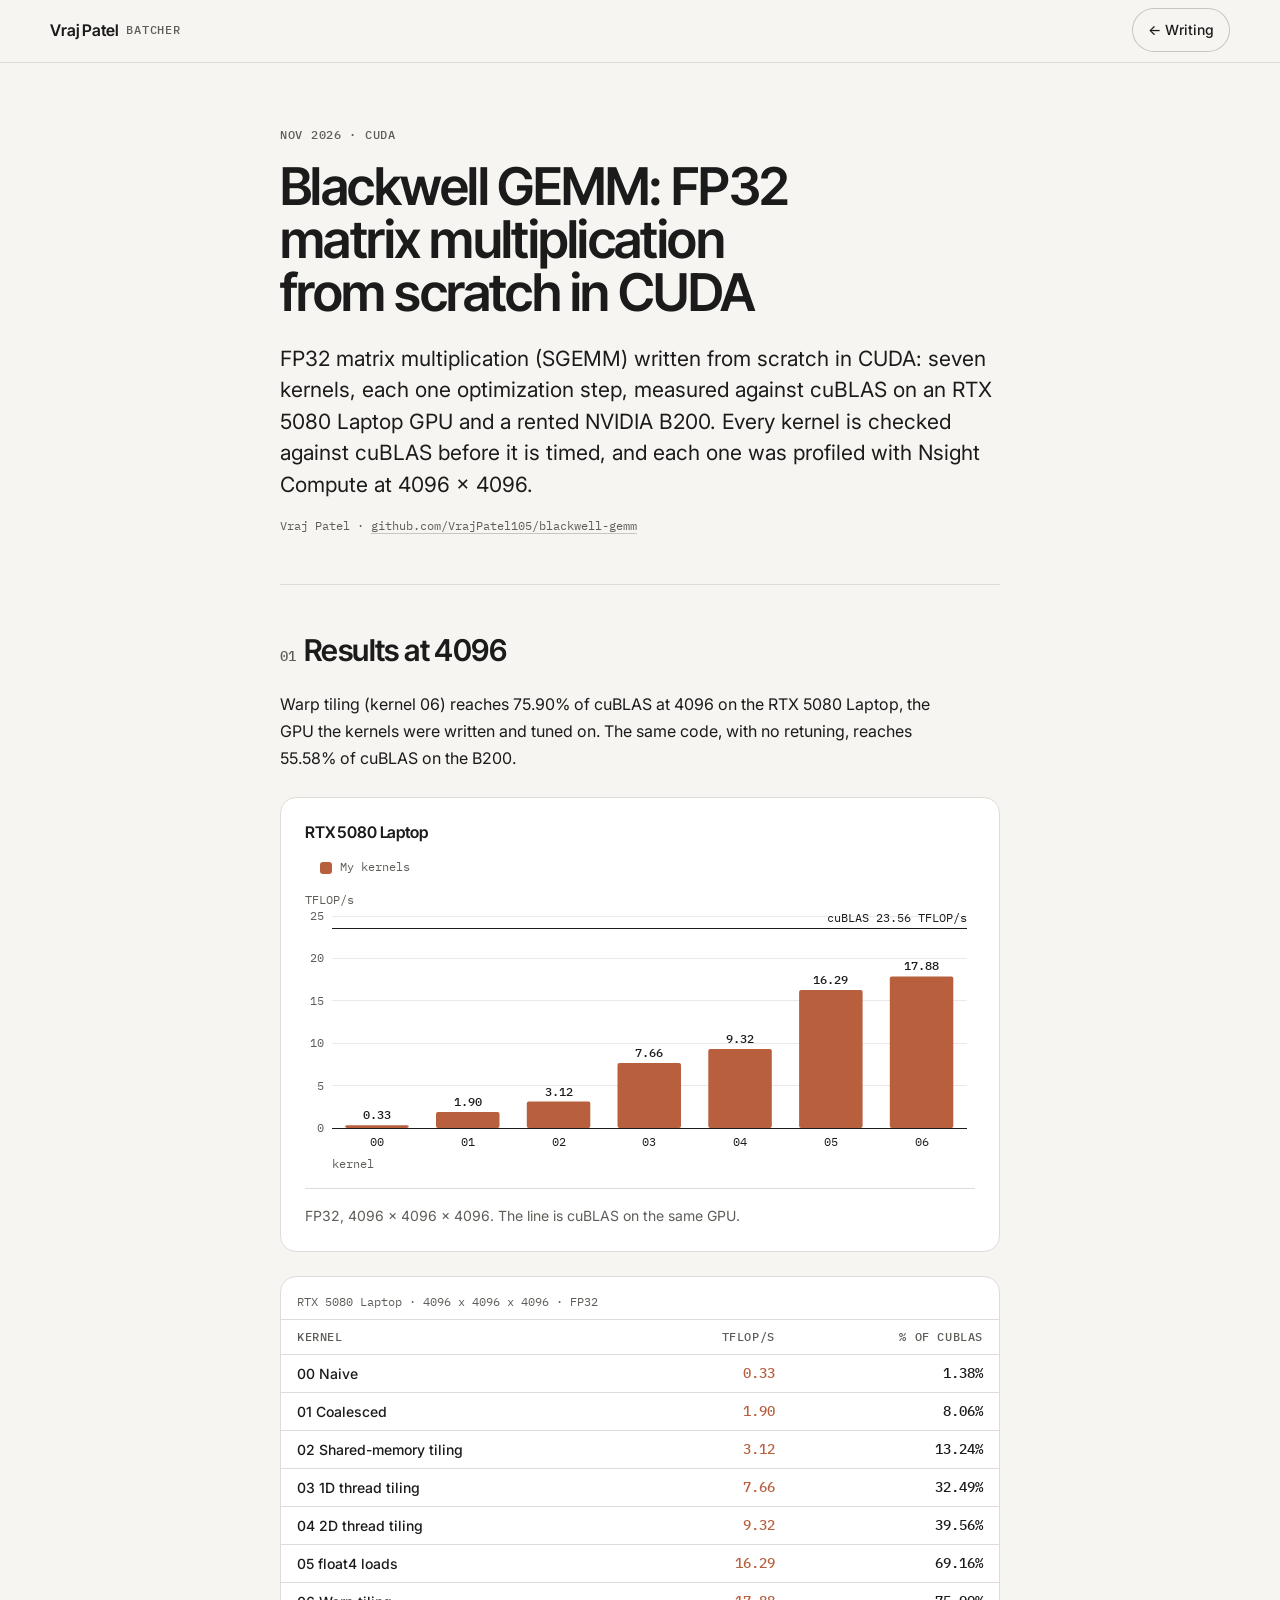
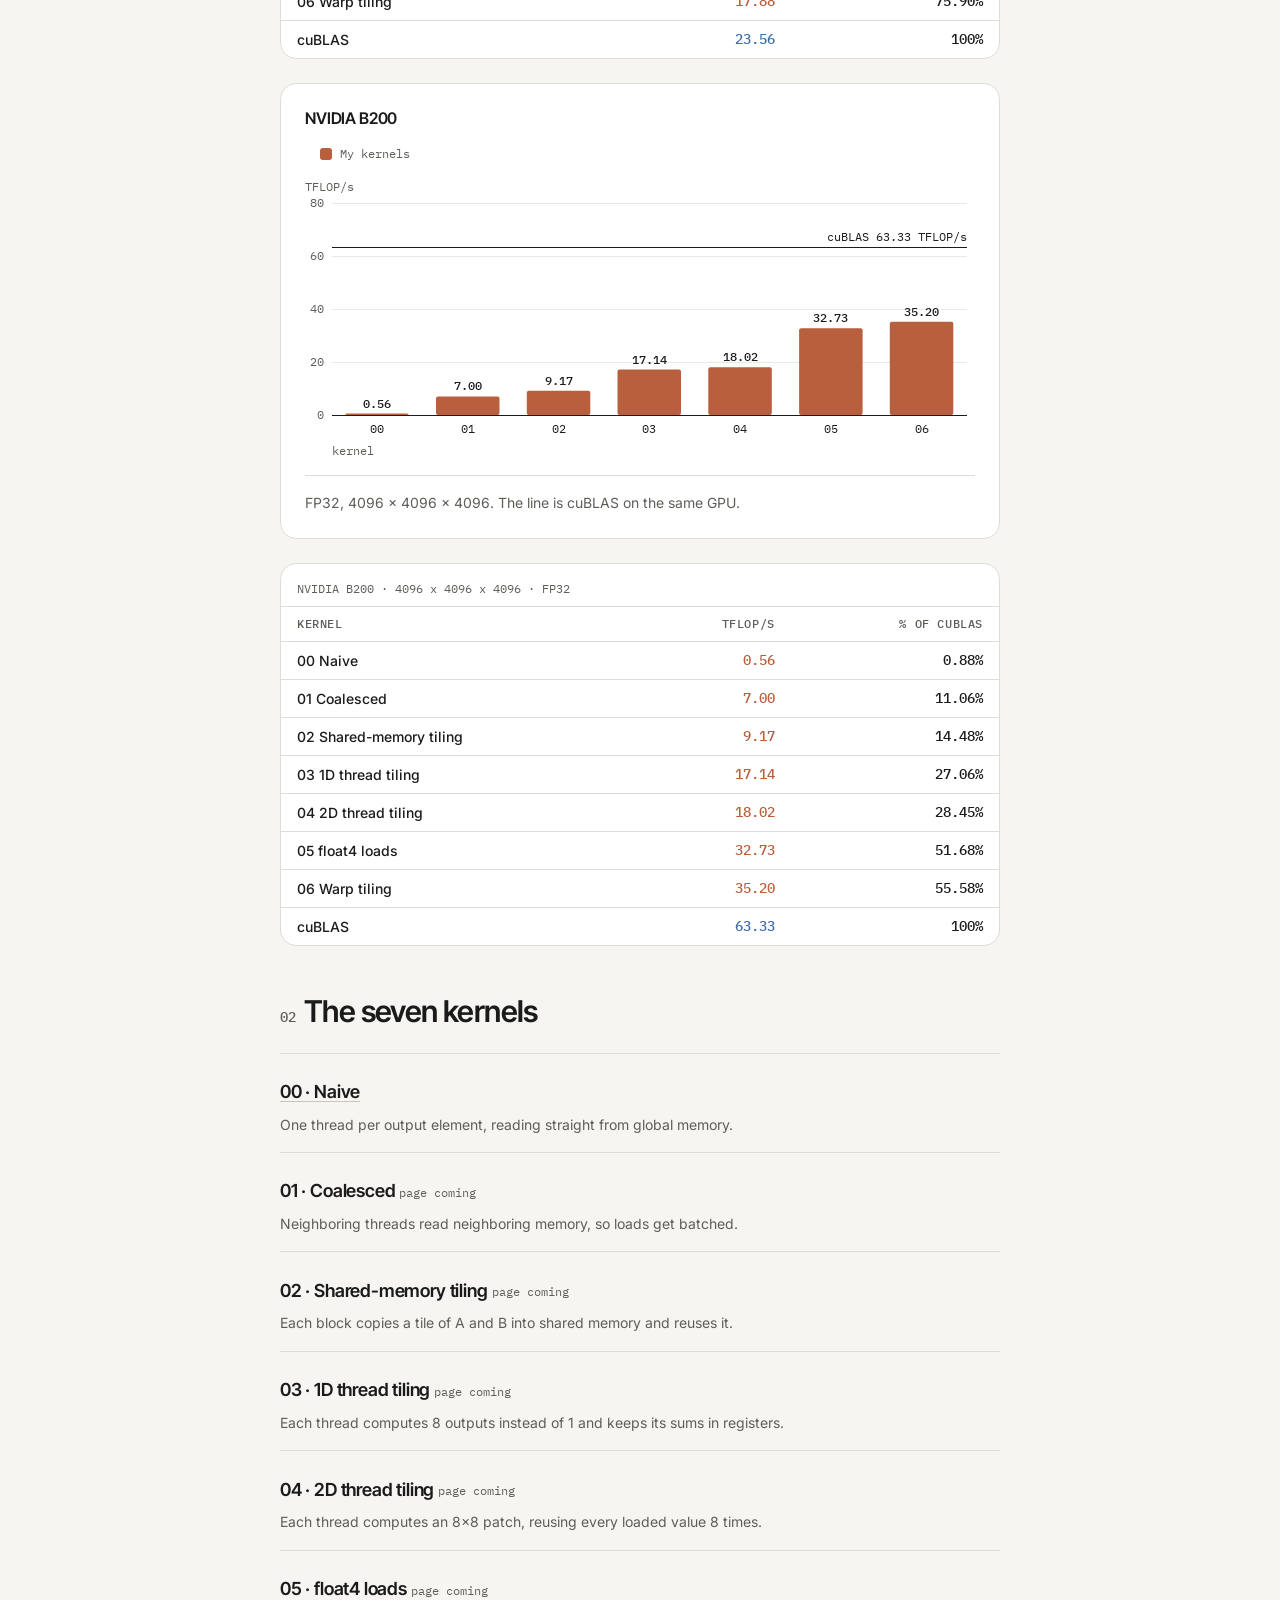
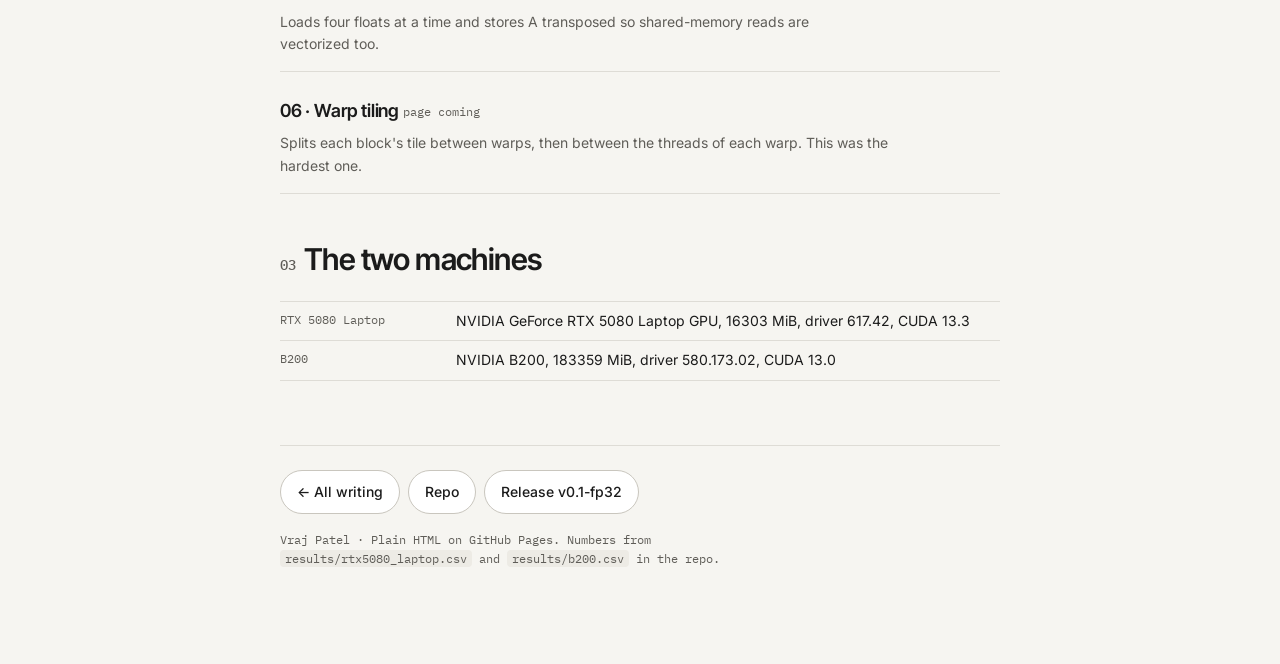
==== blackwell-gemm/index.html @ edc9f4fc "Add Blackwell GEMM overview and kernel 00 pages Phase 1 of the blackwell-gemm write-up: an overview " ====
<!doctype html>
<html lang="en" data-theme="light">
<head>
<meta charset="utf-8">
<meta name="viewport" content="width=device-width, initial-scale=1, viewport-fit=cover">
<title>Blackwell GEMM: FP32 matrix multiplication from scratch in CUDA — Vraj Patel</title>
<meta name="description" content="FP32 matrix multiplication written from scratch in CUDA: seven kernels, each one optimization step, measured against cuBLAS on an RTX 5080 Laptop GPU and an NVIDIA B200.">
<meta name="author" content="Vraj Patel">
<meta name="color-scheme" content="light">
<meta name="theme-color" content="#f6f5f1">
<link rel="canonical" href="https://vrajpatel105.github.io/blackwell-gemm/">
<meta property="og:type" content="article">
<meta property="og:site_name" content="Vraj Patel">
<meta property="og:title" content="Blackwell GEMM: FP32 matrix multiplication from scratch in CUDA">
<meta property="og:description" content="Seven SGEMM kernels written from scratch in CUDA, each one optimization step, measured against cuBLAS on an RTX 5080 Laptop GPU and an NVIDIA B200.">
<meta property="og:url" content="https://vrajpatel105.github.io/blackwell-gemm/">
<meta name="twitter:card" content="summary">
<link rel="icon" type="image/svg+xml" href="data:image/svg+xml,%3Csvg xmlns='http://www.w3.org/2000/svg' viewBox='0 0 64 64'%3E%3Crect width='64' height='64' rx='14' fill='%231b1b1b'/%3E%3Ctext x='32' y='41' font-family='Inter,Helvetica,Arial,sans-serif' font-size='26' font-weight='700' letter-spacing='-1' text-anchor='middle' fill='%23f6f5f1'%3EVP%3C/text%3E%3C/svg%3E">
<link rel="preconnect" href="https://fonts.googleapis.com">
<link rel="preconnect" href="https://fonts.gstatic.com" crossorigin>
<link rel="stylesheet" href="https://fonts.googleapis.com/css2?family=IBM+Plex+Mono:wght@400;500&amp;family=Inter+Tight:wght@500;600&amp;family=Inter:wght@400;500;600&amp;display=swap">
<link rel="stylesheet" href="../assets/post.css">
<link rel="stylesheet" href="gemm.css">
</head>
<body>
<a class="skip" href="#main">Skip to content</a>

<header class="x-top">
  <div class="wrap x-toprow">
    <a class="x-brand" href="/">Vraj Patel <span>BATCHER</span></a>
    <a class="x-back" href="/#writing">← Writing</a>
  </div>
  <div class="wrap x-prog" aria-hidden="true"><i id="prog"></i></div>
</header>

<main id="main" tabindex="-1">
<article class="post">

  <header class="post-head">
    <p class="eyebrow">Nov 2026 · CUDA</p>
    <h1>Blackwell GEMM: FP32 matrix multiplication from scratch in CUDA</h1>
    <p class="post-lede">FP32 matrix multiplication (SGEMM) written from scratch in CUDA: seven kernels, each one optimization step, measured against cuBLAS on an RTX 5080 Laptop GPU and a rented NVIDIA B200. Every kernel is checked against cuBLAS before it is timed, and each one was profiled with Nsight Compute at 4096 x 4096.</p>
    <p class="post-meta">Vraj Patel · <a href="https://github.com/VrajPatel105/blackwell-gemm" target="_blank" rel="noopener">github.com/VrajPatel105/blackwell-gemm</a></p>
  </header>

  <section id="results" aria-labelledby="h-results">
    <h2 id="h-results"><span class="n">01</span>Results at 4096</h2>
    <p>Warp tiling (kernel 06) reaches 75.90% of cuBLAS at 4096 on the RTX 5080 Laptop, the GPU the kernels were written and tuned on. The same code, with no retuning, reaches 55.58% of cuBLAS on the B200.</p>
    <!-- gemm:chart-rtx5080_laptop -->
    <figure class="chart" data-chart='{"title":"TFLOP/s per kernel at 4096, RTX 5080 Laptop","x":"kernel","unit":"TFLOP/s","decimals":2,"categories":["00","01","02","03","04","05","06"],"ref":{"value":23.56,"label":"cuBLAS 23.56 TFLOP/s","short":"cuBLAS 23.56"},"series":[{"name":"My kernels","role":"mine","values":[0.33,1.9,3.12,7.66,9.32,16.29,17.88]}]}'>
      <p class="chart__title">RTX 5080 Laptop</p>
      <ul class="chart__legend"></ul>
      <div class="chart__plot"></div>
      <figcaption>FP32, 4096 x 4096 x 4096. The line is cuBLAS on the same GPU.</figcaption>
    </figure>
    <div class="table-wrap">
      <table class="data">
        <caption>RTX 5080 Laptop · 4096 x 4096 x 4096 · FP32</caption>
        <thead><tr><th scope="col">Kernel</th><th scope="col" class="num">TFLOP/s</th><th scope="col" class="num">% of cuBLAS</th></tr></thead>
        <tbody>
          <tr><th scope="row">00 Naive</th><td class="num is-mine">0.33</td><td class="num">1.38%</td></tr>
          <tr><th scope="row">01 Coalesced</th><td class="num is-mine">1.90</td><td class="num">8.06%</td></tr>
          <tr><th scope="row">02 Shared-memory tiling</th><td class="num is-mine">3.12</td><td class="num">13.24%</td></tr>
          <tr><th scope="row">03 1D thread tiling</th><td class="num is-mine">7.66</td><td class="num">32.49%</td></tr>
          <tr><th scope="row">04 2D thread tiling</th><td class="num is-mine">9.32</td><td class="num">39.56%</td></tr>
          <tr><th scope="row">05 float4 loads</th><td class="num is-mine">16.29</td><td class="num">69.16%</td></tr>
          <tr><th scope="row">06 Warp tiling</th><td class="num is-mine">17.88</td><td class="num">75.90%</td></tr>
          <tr><th scope="row">cuBLAS</th><td class="num is-base">23.56</td><td class="num">100%</td></tr>
        </tbody>
      </table>
    </div>
    <!-- /gemm:chart-rtx5080_laptop -->
    <!-- gemm:chart-b200 -->
    <figure class="chart" data-chart='{"title":"TFLOP/s per kernel at 4096, NVIDIA B200","x":"kernel","unit":"TFLOP/s","decimals":2,"categories":["00","01","02","03","04","05","06"],"ref":{"value":63.33,"label":"cuBLAS 63.33 TFLOP/s","short":"cuBLAS 63.33"},"series":[{"name":"My kernels","role":"mine","values":[0.56,7.0,9.17,17.14,18.02,32.73,35.2]}]}'>
      <p class="chart__title">NVIDIA B200</p>
      <ul class="chart__legend"></ul>
      <div class="chart__plot"></div>
      <figcaption>FP32, 4096 x 4096 x 4096. The line is cuBLAS on the same GPU.</figcaption>
    </figure>
    <div class="table-wrap">
      <table class="data">
        <caption>NVIDIA B200 · 4096 x 4096 x 4096 · FP32</caption>
        <thead><tr><th scope="col">Kernel</th><th scope="col" class="num">TFLOP/s</th><th scope="col" class="num">% of cuBLAS</th></tr></thead>
        <tbody>
          <tr><th scope="row">00 Naive</th><td class="num is-mine">0.56</td><td class="num">0.88%</td></tr>
          <tr><th scope="row">01 Coalesced</th><td class="num is-mine">7.00</td><td class="num">11.06%</td></tr>
          <tr><th scope="row">02 Shared-memory tiling</th><td class="num is-mine">9.17</td><td class="num">14.48%</td></tr>
          <tr><th scope="row">03 1D thread tiling</th><td class="num is-mine">17.14</td><td class="num">27.06%</td></tr>
          <tr><th scope="row">04 2D thread tiling</th><td class="num is-mine">18.02</td><td class="num">28.45%</td></tr>
          <tr><th scope="row">05 float4 loads</th><td class="num is-mine">32.73</td><td class="num">51.68%</td></tr>
          <tr><th scope="row">06 Warp tiling</th><td class="num is-mine">35.20</td><td class="num">55.58%</td></tr>
          <tr><th scope="row">cuBLAS</th><td class="num is-base">63.33</td><td class="num">100%</td></tr>
        </tbody>
      </table>
    </div>
    <!-- /gemm:chart-b200 -->
  </section>

  <section id="kernels" aria-labelledby="h-kernels">
    <h2 id="h-kernels"><span class="n">02</span>The seven kernels</h2>
    <!-- gemm:kernels -->
    <ol class="g-kernels">
      <li><a href="00-naive/">00 · Naive</a><p>One thread per output element, reading straight from global memory.</p></li>
      <li><span>01 · Coalesced</span> <small>page coming</small><p>Neighboring threads read neighboring memory, so loads get batched.</p></li>
      <li><span>02 · Shared-memory tiling</span> <small>page coming</small><p>Each block copies a tile of A and B into shared memory and reuses it.</p></li>
      <li><span>03 · 1D thread tiling</span> <small>page coming</small><p>Each thread computes 8 outputs instead of 1 and keeps its sums in registers.</p></li>
      <li><span>04 · 2D thread tiling</span> <small>page coming</small><p>Each thread computes an 8x8 patch, reusing every loaded value 8 times.</p></li>
      <li><span>05 · float4 loads</span> <small>page coming</small><p>Loads four floats at a time and stores A transposed so shared-memory reads are vectorized too.</p></li>
      <li><span>06 · Warp tiling</span> <small>page coming</small><p>Splits each block&#x27;s tile between warps, then between the threads of each warp. This was the hardest one.</p></li>
    </ol>
    <!-- /gemm:kernels -->
  </section>

  <section id="machines" aria-labelledby="h-machines">
    <h2 id="h-machines"><span class="n">03</span>The two machines</h2>
    <dl class="spec">
      <div><dt>RTX 5080 Laptop</dt><dd>NVIDIA GeForce RTX 5080 Laptop GPU, 16303 MiB, driver 617.42, CUDA 13.3</dd></div>
      <div><dt>B200</dt><dd>NVIDIA B200, 183359 MiB, driver 580.173.02, CUDA 13.0</dd></div>
    </dl>
  </section>

  <footer class="post-foot">
    <div class="btns">
      <a class="btn" href="/#writing">← All writing</a>
      <a class="btn" href="https://github.com/VrajPatel105/blackwell-gemm" target="_blank" rel="noopener">Repo<span class="vh">: blackwell-gemm</span></a>
      <a class="btn" href="https://github.com/VrajPatel105/blackwell-gemm/releases/tag/v0.1-fp32" target="_blank" rel="noopener">Release v0.1-fp32<span class="vh">: Nsight report files</span></a>
    </div>
    <p>Vraj Patel · Plain HTML on GitHub Pages. Numbers from <code>results/rtx5080_laptop.csv</code> and <code>results/b200.csv</code> in the repo.</p>
  </footer>

</article>
</main>
<script src="../assets/post.js"></script>
</body>
</html>
---- assets/post.css ----
/* =====================================================================
   VRAJ PATEL · POSTS
   Shared styles for the long-form write-ups. Tokens are copied from the
   home page (index.html) so the posts read as the same site.
   Light theme only.
   ===================================================================== */

/* ---------- 1. Tokens (from index.html) ---------- */
:root {
  color-scheme: light;

  --ink: #1b1b1b;
  --ink-2: #5f5d58;
  --ink-3: #6b6964;
  --ink-hover: #34322f;
  --paper: #f6f5f1;
  --panel: #ffffff;
  --wash: #edebe5;
  --hover: #f1efea;
  --line: #dedcd6;
  --line-strong: #c9c6be;
  --grid: #ebe9e3;
  --ok: #4f6b4a;
  --on-ink: #ffffff;
  --select: #e6dfd2;
  --shadow-pop: 0 16px 48px rgba(27, 27, 27, 0.12);

  /* chart roles: the validated pair, plus a neutral reference */
  --mine: #b85f3e;
  --base: #3d6ea8;
  --ref: #9a978f;

  --font-display: "Inter Tight", "Inter", -apple-system, BlinkMacSystemFont, "Segoe UI", Helvetica, Arial, sans-serif;
  --font-body: "Inter", -apple-system, BlinkMacSystemFont, "Segoe UI", Helvetica, Arial, sans-serif;
  --font-mono: "IBM Plex Mono", ui-monospace, SFMono-Regular, Menlo, Consolas, monospace;
  --fs-12: 12px;
  --fs-14: 14px;
  --fs-16: 16px;
  --fs-18: 18px;
  --fs-20: 20px;
  --fs-lede: clamp(18px, 1.7vw, 21px);
  --fs-h2: clamp(24px, 2.6vw, 30px);
  --fs-h1: clamp(34px, 4.6vw, 52px);

  --s-half: 4px;
  --s-1: 8px;
  --s-2: 16px;
  --s-3: 24px;
  --s-4: 32px;
  --s-6: 48px;
  --s-8: 64px;
  --s-12: 96px;

  --container: 1180px;
  --measure: 720px;
  --gutter: 48px;
  --nav-h: 64px;
  --pad-l: max(var(--gutter), env(safe-area-inset-left, 0px));
  --pad-r: max(var(--gutter), env(safe-area-inset-right, 0px));

  --r-xs: 6px;
  --r-s: 10px;
  --r-m: 16px;
  --r-pill: 999px;
  --tap: 44px;

  --ease: cubic-bezier(0.2, 0.8, 0.2, 1);
  --dur: 200ms;
}
@media (max-width: 1023px) { :root { --gutter: 32px; } }
@media (max-width: 640px) { :root { --gutter: 16px; } }

/* ---------- 2. Base ---------- */
*, *::before, *::after { box-sizing: border-box; }
html { -webkit-text-size-adjust: 100%; text-size-adjust: 100%; }
@media (prefers-reduced-motion: no-preference) { html { scroll-behavior: smooth; } }
body {
  margin: 0;
  padding-left: var(--pad-l);
  padding-right: var(--pad-r);
  background: var(--paper);
  color: var(--ink);
  font: 400 var(--fs-16)/1.7 var(--font-body);
  -webkit-font-smoothing: antialiased;
  -moz-osx-font-smoothing: grayscale;
}
body::before { content: ""; position: fixed; inset: 0 0 auto; height: env(safe-area-inset-top, 0px); z-index: 60; background: var(--paper); }
h1, h2, h3, p, ul, ol, figure, dl, dd, blockquote { margin: 0; }
img, svg { display: block; max-width: 100%; }
a { color: inherit; text-decoration-color: var(--line-strong); text-underline-offset: 3px; }
a:hover { text-decoration-color: currentColor; }
table { border-collapse: collapse; }
h1, h2, h3 { font-family: var(--font-display); text-wrap: balance; }
p, li { text-wrap: pretty; }
::selection { background: var(--select); }
:focus-visible { outline: 2px solid var(--ink); outline-offset: 2px; }
[hidden] { display: none !important; }
.vh { position: absolute !important; width: 1px; height: 1px; margin: -1px; padding: 0; overflow: hidden; clip: rect(0 0 0 0); white-space: nowrap; border: 0; }
.wrap { width: 100%; max-width: var(--container); margin-inline: auto; }
.eyebrow { font: 500 var(--fs-12)/1.4 var(--font-mono); letter-spacing: 0.06em; text-transform: uppercase; color: var(--ink-2); }
code { font: 400 max(12px, 0.9em)/1 var(--font-mono); padding: 1px 5px; border-radius: 4px; background: var(--wash); overflow-wrap: anywhere; }

.skip {
  position: fixed; z-index: 100; top: calc(env(safe-area-inset-top, 0px) + var(--s-1)); left: var(--pad-l);
  display: inline-flex; align-items: center; min-height: var(--tap); padding: 0 var(--s-2);
  border-radius: var(--r-pill); background: var(--ink); color: var(--on-ink);
  font: 500 var(--fs-14)/1 var(--font-body); text-decoration: none;
  transform: translateY(-200%); transition: transform var(--dur) var(--ease);
}
.skip:focus { transform: none; }

.btn {
  display: inline-flex; align-items: center; justify-content: center; gap: var(--s-1);
  min-height: var(--tap); padding: 0 var(--s-2);
  border: 1px solid var(--line-strong); border-radius: var(--r-pill);
  background: var(--panel); color: var(--ink);
  font: 500 var(--fs-14)/1 var(--font-body); text-decoration: none; white-space: nowrap; cursor: pointer;
  transition: background-color var(--dur) var(--ease), border-color var(--dur) var(--ease);
}
.btn:hover { background: var(--hover); border-color: var(--ink-2); }
.btns { display: flex; flex-wrap: wrap; gap: var(--s-1); }

/* ---------- 3. Top bar: brand, back to writing, reading progress ---------- */
.x-top {
  position: sticky; top: env(safe-area-inset-top, 0px); z-index: 30;
  margin-left: calc(var(--pad-l) * -1); margin-right: calc(var(--pad-r) * -1);
  padding-left: var(--pad-l); padding-right: var(--pad-r);
  background: rgba(246, 245, 241, 0.94);
  -webkit-backdrop-filter: blur(12px); backdrop-filter: blur(12px);
  border-bottom: 1px solid var(--line);
}
.x-toprow { display: flex; align-items: center; gap: var(--s-2); min-height: 60px; }
.x-brand {
  display: inline-flex; align-items: center; gap: var(--s-1); min-height: var(--tap); margin-right: auto;
  font: 600 var(--fs-16)/1 var(--font-display); letter-spacing: -0.01em; text-decoration: none; white-space: nowrap;
}
.x-brand span { font: 500 var(--fs-12)/1 var(--font-mono); letter-spacing: 0.06em; color: var(--ink-2); }
.x-back {
  display: inline-flex; align-items: center; min-height: var(--tap); padding: 0 var(--s-2);
  border-radius: var(--r-pill); box-shadow: inset 0 0 0 1px var(--line-strong);
  font: 500 var(--fs-14)/1 var(--font-body); text-decoration: none; white-space: nowrap;
  transition: background-color var(--dur) var(--ease), box-shadow var(--dur) var(--ease);
}
.x-back:hover { background: var(--panel); box-shadow: inset 0 0 0 1px var(--ink-2); }
.x-prog { height: 2px; }
.x-prog i { display: block; height: 100%; background: var(--ink); transform: scaleX(0); transform-origin: 0 50%; }
@media (max-width: 640px) { .x-brand span { display: none; } }

/* ---------- 4. Article ---------- */
.post { max-width: var(--measure); margin-inline: auto; padding: var(--s-8) 0 var(--s-12); }
.post-head { padding-bottom: var(--s-6); border-bottom: 1px solid var(--line); }
.post-head h1 { margin-top: var(--s-2); font: 600 var(--fs-h1)/1.02 var(--font-display); letter-spacing: -0.03em; }
.post-lede { margin-top: var(--s-3); font: 400 var(--fs-lede)/1.5 var(--font-body); }
.post-meta { margin-top: var(--s-2); font: 400 var(--fs-12)/1.6 var(--font-mono); color: var(--ink-2); }
.post-meta a { overflow-wrap: anywhere; }
.post-update {
  margin-top: var(--s-3); padding: var(--s-2) var(--s-3);
  background: var(--panel); border: 1px solid var(--line); border-radius: var(--r-s);
  font-size: var(--fs-14); line-height: 1.6;
}
.post-update b { font-weight: 600; }

/* key numbers: the home page's "Measured results" tiles */
.x-proof-label { margin: var(--s-4) 0 var(--s-2); }
.x-proof { display: grid; grid-template-columns: repeat(2, minmax(0, 1fr)); gap: var(--s-2); }
.x-proof div { background: var(--panel); border: 1px solid var(--line); border-radius: var(--r-s); padding: var(--s-3); }
.x-proof b { display: block; font: 600 clamp(22px, 2.3vw, 28px)/1.1 var(--font-display); letter-spacing: -0.02em; font-variant-numeric: tabular-nums; }
.x-proof small { display: block; margin-top: var(--s-1); font: 400 var(--fs-12)/1.5 var(--font-body); color: var(--ink-2); }
@media (min-width: 1100px) { .x-proof--4 { grid-template-columns: repeat(4, minmax(0, 1fr)); margin-inline: -120px; } }
@media (max-width: 640px) { .x-proof div { padding: var(--s-2); } }

.post section { scroll-margin-top: var(--nav-h); padding-top: var(--s-6); }
.post h2 { display: flex; gap: var(--s-1); align-items: baseline; margin-bottom: var(--s-3); font: 600 var(--fs-h2)/1.15 var(--font-display); letter-spacing: -0.02em; }
.post h2 .n { flex: none; font: 500 var(--fs-14)/1 var(--font-mono); letter-spacing: 0; color: var(--ink-2); }
.post h3 { margin: var(--s-4) 0 var(--s-1); font: 600 var(--fs-18)/1.35 var(--font-display); letter-spacing: -0.01em; }
.post p, .post ul, .post ol { max-width: 68ch; }
.post p + p, .post p + ul, .post ul + p, .post ol + p, .post p + ol { margin-top: var(--s-2); }
.post ul, .post ol { padding-left: 1.25em; }
.post li + li { margin-top: var(--s-1); }
.post li::marker { color: var(--ink-3); }
.post b, .post strong { font-weight: 600; }
.post > section > * + .table-wrap, .post > section > * + figure, .post > section > * + .flag, .post > section > * + details, .post > section > * + .spec { margin-top: var(--s-3); }
.post > section > .table-wrap + *, .post > section > figure + *, .post > section > .flag + *, .post > section > details + *, .post > section > .spec + * { margin-top: var(--s-3); }

/* spec list (environment) */
.spec { border-top: 1px solid var(--line); }
.spec div { display: grid; grid-template-columns: 160px minmax(0, 1fr); gap: var(--s-2); padding-block: var(--s-1); border-bottom: 1px solid var(--line); }
.spec dt { font: 400 var(--fs-12)/1.7 var(--font-mono); color: var(--ink-2); }
.spec dd { font-size: var(--fs-14); line-height: 1.6; }
@media (max-width: 640px) { .spec div { grid-template-columns: minmax(0, 1fr); gap: 0; } }

/* callout (corrections, caveats, bugs) */
.flag { padding: var(--s-3); background: var(--panel); border: 1px solid var(--line-strong); border-radius: var(--r-m); }
.flag .eyebrow { margin-bottom: var(--s-1); color: var(--ink); }
.flag p { font-size: var(--fs-14); line-height: 1.65; }
.flag p + p { margin-top: var(--s-1); }

/* secondary detail, folded */
details { background: var(--panel); border: 1px solid var(--line); border-radius: var(--r-m); }
details > summary {
  display: flex; align-items: center; justify-content: space-between; gap: var(--s-2);
  min-height: var(--tap); padding: var(--s-1) var(--s-3); cursor: pointer; list-style: none;
  font: 500 var(--fs-14)/1.4 var(--font-body);
}
details > summary::-webkit-details-marker { display: none; }
details > summary::after {
  content: ""; flex: none; width: 8px; height: 8px; margin-right: 4px;
  border-right: 1.5px solid currentColor; border-bottom: 1.5px solid currentColor;
  transform: translateY(-2px) rotate(45deg); transition: transform var(--dur) var(--ease);
}
details[open] > summary::after { transform: translateY(2px) rotate(-135deg); }
details > summary:hover { background: var(--hover); border-radius: var(--r-m); }
details > summary small { margin-left: auto; font: 400 var(--fs-12)/1 var(--font-mono); color: var(--ink-2); white-space: nowrap; }
.details-body { padding: 0 var(--s-3) var(--s-3); border-top: 1px solid var(--line); }
.details-body > :first-child { margin-top: var(--s-2); }
.details-body > * + .table-wrap, .details-body > * + figure, .details-body > * + .flag, .details-body > .table-wrap + * { margin-top: var(--s-2); }
.details-body p, .details-body li { font-size: var(--fs-14); line-height: 1.65; }
.details-body h3 { margin-top: var(--s-3); font-size: var(--fs-16); }
@media (max-width: 640px) { details > summary, .details-body { padding-inline: var(--s-2); } }

/* ---------- 5. Tables (the home page's data tables) ---------- */
.table-wrap { overflow-x: auto; overscroll-behavior-x: contain; -webkit-overflow-scrolling: touch; border: 1px solid var(--line); border-radius: var(--r-m); background: var(--panel); }
.data { width: 100%; font-size: var(--fs-14); line-height: 1.5; }
.data caption { padding: var(--s-2) var(--s-2) var(--s-1); text-align: left; font: 400 var(--fs-12)/1.5 var(--font-mono); color: var(--ink-2); }
.data th, .data td { padding: var(--s-1) var(--s-2); text-align: left; vertical-align: top; border-top: 1px solid var(--line); }
.data thead th { font: 500 var(--fs-12)/1.5 var(--font-mono); letter-spacing: 0.05em; text-transform: uppercase; color: var(--ink-2); white-space: nowrap; }
.data tbody th { font-weight: 500; }
.data td.num, .data th.num { text-align: right; font: 500 var(--fs-14)/1.5 var(--font-mono); font-variant-numeric: tabular-nums; white-space: nowrap; }
.data thead th.num { font: 500 var(--fs-12)/1.5 var(--font-mono); }
.data td.muted { color: var(--ink-2); }
.data .is-mine { color: var(--mine); }
.data .is-base { color: var(--base); }
.data code { font-size: 12px; }

/* ---------- 6. Charts (drawn by post.js at 1 SVG unit = 1 CSS px) ---------- */
figure.chart { padding: var(--s-3); background: var(--panel); border: 1px solid var(--line); border-radius: var(--r-m); }
.chart__title { font: 600 var(--fs-16)/1.35 var(--font-display); letter-spacing: -0.01em; }
.chart__legend { display: flex; flex-wrap: wrap; gap: var(--s-1) var(--s-3); margin: var(--s-1) 0 var(--s-2); padding: 0; list-style: none; font: 400 var(--fs-12)/1.4 var(--font-mono); color: var(--ink-2); }
.chart__legend li { display: inline-flex; align-items: center; gap: var(--s-1); margin: 0 !important; }
.chart__sw { flex: none; width: 12px; height: 12px; border-radius: 3px; }
.chart__plot { position: relative; min-height: 200px; }
.chart__plot svg { max-width: none; overflow: visible; }
.chart__plot svg text { font-family: var(--font-mono); font-size: 12px; }
.chart__plot .band { outline: none; cursor: default; }
.chart__plot .band:focus-visible .band__hit { stroke: var(--ink); stroke-width: 2; }
.chart__tip {
  position: absolute; z-index: 2; min-width: 168px; max-width: 260px; padding: var(--s-1) var(--s-2);
  background: var(--panel); border: 1px solid var(--line-strong); border-radius: var(--r-s); box-shadow: var(--shadow-pop);
  font: 400 var(--fs-12)/1.5 var(--font-mono); color: var(--ink); pointer-events: none;
}
.chart__tip b { display: block; margin-bottom: var(--s-half); font-weight: 500; }
.chart__tip p { display: flex; align-items: center; gap: var(--s-1); max-width: none; margin: 0 !important; }
.chart__tip p span:last-child { margin-left: auto; padding-left: var(--s-2); font-variant-numeric: tabular-nums; }
.chart figcaption, .shot figcaption { margin-top: var(--s-2); padding-top: var(--s-2); border-top: 1px solid var(--line); font-size: var(--fs-14); line-height: 1.6; color: var(--ink-2); }
.chart figcaption b, .shot figcaption b { color: var(--ink); font-weight: 600; }
.chart__twin { margin-top: var(--s-1); font: 400 var(--fs-12)/1.5 var(--font-mono); color: var(--ink-2); }
.charts-2 { display: grid; grid-template-columns: repeat(2, minmax(0, 1fr)); gap: var(--s-2); }
@media (max-width: 640px) {
  figure.chart { padding: var(--s-2); }
  .charts-2 { grid-template-columns: minmax(0, 1fr); }
}

/* Nsight screenshots */
figure.shot { padding: var(--s-2); background: var(--panel); border: 1px solid var(--line); border-radius: var(--r-m); }
.shot a { display: block; overflow-x: auto; border-radius: var(--r-xs); }
.shot img { width: 100%; height: auto; border: 1px solid var(--line); border-radius: var(--r-xs); background: var(--wash); }

/* ---------- 7. Footer ---------- */
.post-foot { margin-top: var(--s-8); padding-top: var(--s-3); border-top: 1px solid var(--line); }
.post-foot p { margin-top: var(--s-2); font: 400 var(--fs-12)/1.6 var(--font-mono); color: var(--ink-2); }

/* ---------- 8. Reduced motion + print ---------- */
@media (prefers-reduced-motion: reduce) {
  *, *::before, *::after { animation-duration: 0.01ms !important; transition-duration: 0.01ms !important; scroll-behavior: auto !important; }
}
@media print {
  body { padding: 0; background: #fff; }
  .x-top, .skip, .chart__tip { display: none !important; }
  details > .details-body { display: block !important; }
  .post { padding-top: 0; }
  figure, .table-wrap, .flag { break-inside: avoid; }
}
---- blackwell-gemm/gemm.css ----
/* =====================================================================
   BLACKWELL GEMM · pages
   Additions on top of ../assets/post.css, built only from its tokens and
   components (tiles from .x-proof, chips from the home page, .data tables,
   details panels). Light theme only.
   ===================================================================== */

/* the kernel list on the overview */
.g-kernels { padding: 0 !important; list-style: none; border-top: 1px solid var(--line); max-width: none !important; }
.g-kernels li { margin: 0 !important; padding: var(--s-2) 0; border-bottom: 1px solid var(--line); }
.g-kernels li > a, .g-kernels li > span { display: inline-flex; align-items: center; min-height: var(--tap); font: 600 var(--fs-18)/1.3 var(--font-display); letter-spacing: -0.01em; }
.g-kernels li > small { font: 400 var(--fs-12)/1 var(--font-mono); color: var(--ink-2); }
.g-kernels p { margin-top: 0 !important; font-size: var(--fs-14); line-height: 1.6; color: var(--ink-2); }

/* "What the profile shows": the visible TODO */
.g-todo .eyebrow { color: var(--mine); }

/* GPU switch (tabs) */
.g-switch {
  display: inline-flex; flex-wrap: wrap; gap: var(--s-half); padding: var(--s-half);
  border: 1px solid var(--line-strong); border-radius: var(--r-pill); background: var(--panel);
}
.g-switch button {
  min-height: var(--tap); padding: 0 var(--s-2); border: 0; border-radius: var(--r-pill);
  background: transparent; color: var(--ink); cursor: pointer;
  font: 500 var(--fs-14)/1 var(--font-body);
  transition: background-color var(--dur) var(--ease), color var(--dur) var(--ease);
}
.g-switch button:hover { background: var(--hover); }
.g-switch button[aria-selected="true"] { background: var(--ink); color: var(--on-ink); }

.g-dash > * + * { margin-top: var(--s-3); }
.g-panel > * + * { margin-top: var(--s-2); }
.g-panel + .g-panel { padding-top: var(--s-3); border-top: 1px solid var(--line); }
.js .g-panel + .g-panel { padding-top: 0; border-top: 0; }
.g-panel__h { margin: 0 !important; }
.js .g-panel__h { position: absolute; width: 1px; height: 1px; overflow: hidden; clip: rect(0 0 0 0); white-space: nowrap; }
.post .g-meta { max-width: none; font: 400 var(--fs-12)/1.6 var(--font-mono); color: var(--ink-2); overflow-wrap: anywhere; }
.post .g-fine { font: 400 var(--fs-12)/1.6 var(--font-mono); color: var(--ink-2); }
.g-panel h4 { margin-top: var(--s-3); font: 600 var(--fs-16)/1.35 var(--font-display); letter-spacing: -0.01em; }
.g-panel h4 small, .g-warn small { font: 400 var(--fs-12)/1.5 var(--font-mono); color: var(--ink-2); letter-spacing: 0; }
.g-panel h4 small { margin-left: var(--s-1); }

/* stat tiles: .x-proof at a smaller size, five across when there is room */
.g-tiles { display: grid; grid-template-columns: repeat(auto-fit, minmax(128px, 1fr)); gap: var(--s-1); }
.g-tiles div { background: var(--panel); border: 1px solid var(--line); border-radius: var(--r-s); padding: var(--s-2); }
.g-tiles b { display: block; font: 600 var(--fs-18)/1.2 var(--font-display); letter-spacing: -0.01em; font-variant-numeric: tabular-nums; }
.g-tiles small { display: block; margin-top: var(--s-half); font: 400 var(--fs-12)/1.45 var(--font-body); color: var(--ink-2); }
@media (min-width: 1100px) { .g-tiles { margin-inline: -120px; } }

/* warnings */
.g-warn tbody th { font-weight: 500; }
.g-warn tbody th small { display: block; margin-top: 2px; }
.g-warn td small { color: var(--ink-2); }

/* warp state + occupancy */
.g-two { display: grid; grid-template-columns: repeat(2, minmax(0, 1fr)); gap: var(--s-2); }
.g-box { padding: var(--s-2) var(--s-3) var(--s-3); background: var(--panel); border: 1px solid var(--line); border-radius: var(--r-m); }
.g-box h4 { margin: 0 0 var(--s-1); }
.g-box .g-fine { margin-top: var(--s-1); }
@media (max-width: 640px) { .g-two { grid-template-columns: minmax(0, 1fr); } .g-box { padding-inline: var(--s-2); } }
.g-dl div { padding-block: var(--s-1); border-top: 1px solid var(--line); }
.g-dl dt { font: 400 var(--fs-12)/1.5 var(--font-mono); color: var(--ink-2); }
.g-dl dd { margin: 0; font-size: var(--fs-14); line-height: 1.55; font-variant-numeric: tabular-nums; }
.g-dl dd small { display: block; margin-top: 2px; font: 400 var(--fs-12)/1.5 var(--font-mono); color: var(--ink-2); }
.g-dl .is-binding dd { font-weight: 600; }
.g-chip {
  display: inline-flex; align-items: center; min-height: 24px; margin-left: var(--s-half); padding: 0 var(--s-1);
  border: 1px solid var(--ink); border-radius: var(--r-pill); background: var(--ink); color: var(--on-ink);
  font: 500 var(--fs-12)/1 var(--font-mono); white-space: nowrap; vertical-align: middle;
}

/* the full report */
.g-sections { display: grid; gap: var(--s-1); }
.g-sections .details-body > * + * { margin-top: var(--s-2); }
.g-metrics th[scope="row"] { font-weight: 400; }
.post .g-note { max-width: none; font-size: var(--fs-14); line-height: 1.6; overflow-wrap: anywhere; }
.g-note .eyebrow { display: block; margin-bottom: 2px; }

/* previous / next */
.g-pager { display: grid; grid-template-columns: repeat(2, minmax(0, 1fr)); gap: var(--s-2); margin-top: var(--s-6); }
.g-pager > * {
  display: flex; flex-direction: column; justify-content: center; gap: 2px; min-height: 64px; padding: var(--s-1) var(--s-2);
  background: var(--panel); border: 1px solid var(--line); border-radius: var(--r-m);
  font: 600 var(--fs-16)/1.3 var(--font-display); text-decoration: none;
}
.g-pager small { font: 400 var(--fs-12)/1.4 var(--font-mono); color: var(--ink-2); }
.g-pager a:hover { background: var(--hover); border-color: var(--line-strong); }
.g-pager__next { grid-column: 2; text-align: right; }
.g-pager .is-off { color: var(--ink-2); background: transparent; border-style: dashed; }

@media print {
  .g-switch { display: none !important; }
  .g-panel[hidden] { display: block !important; }
}
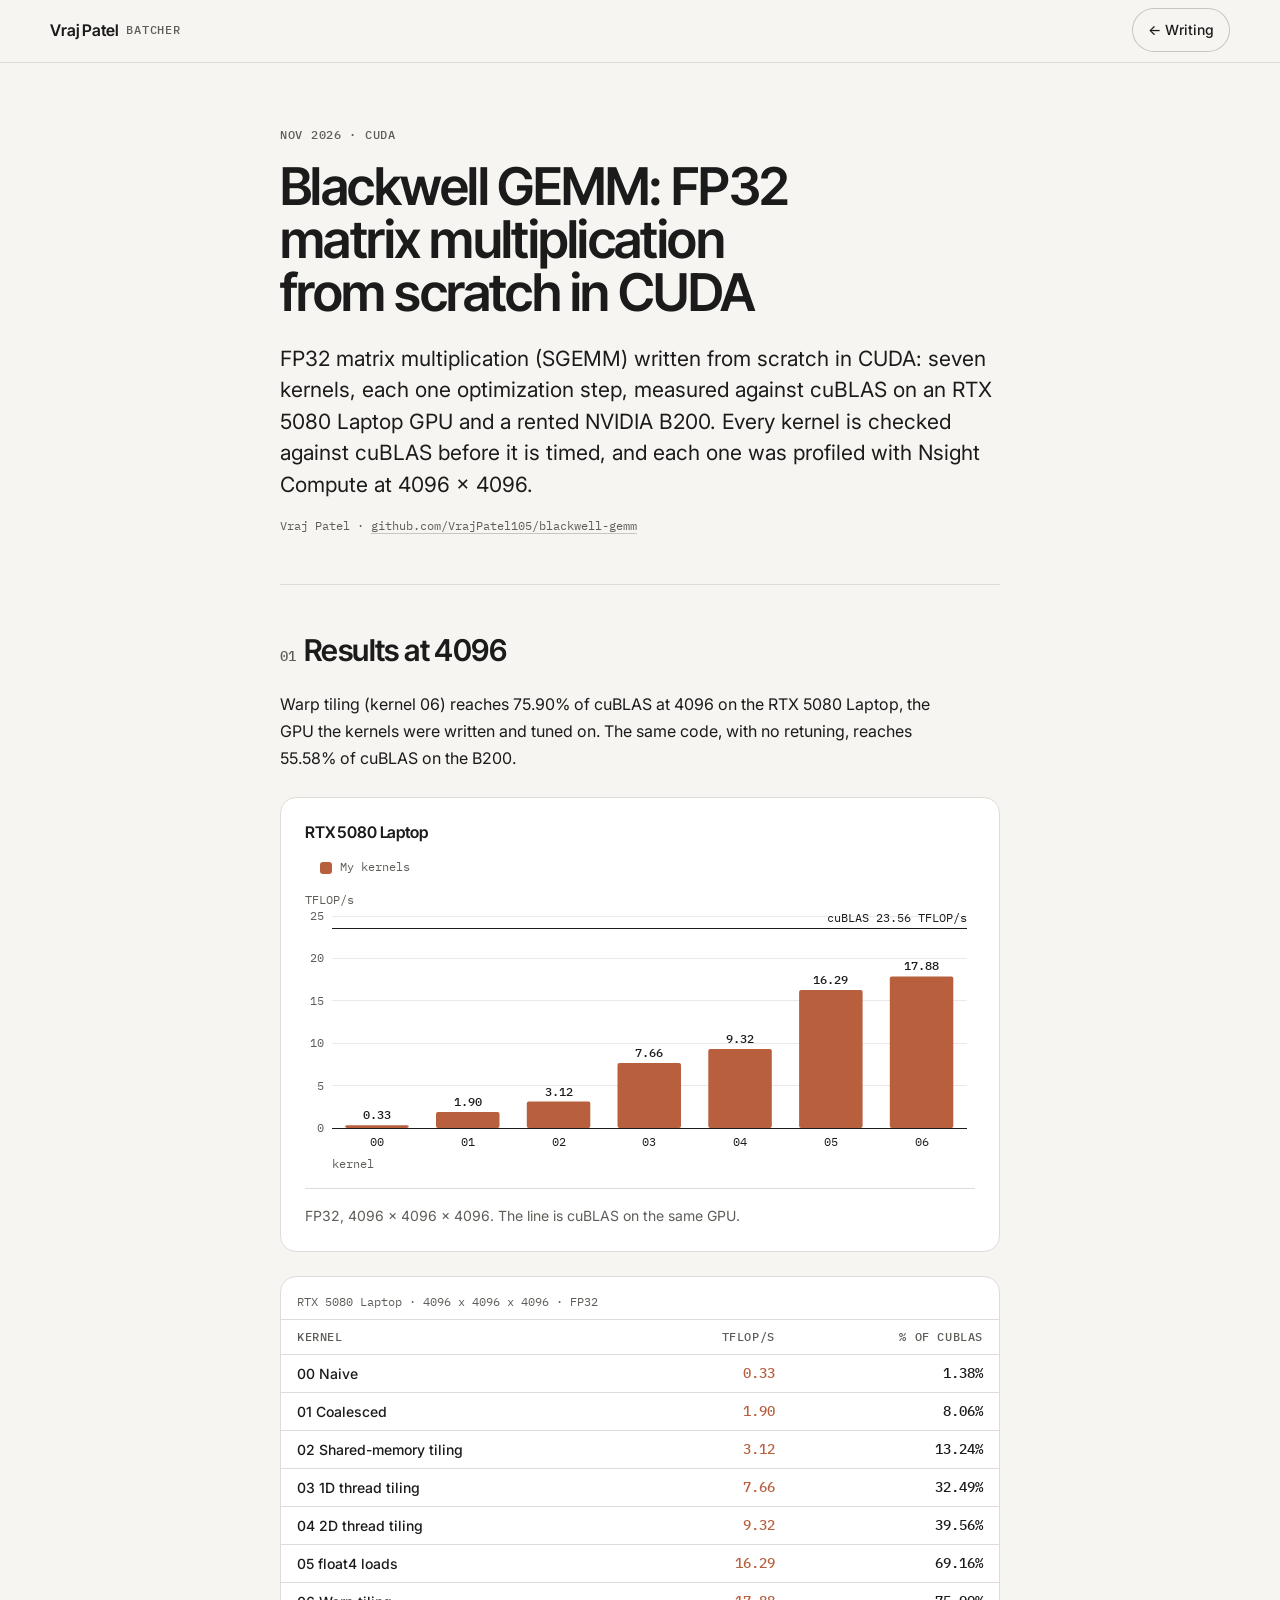
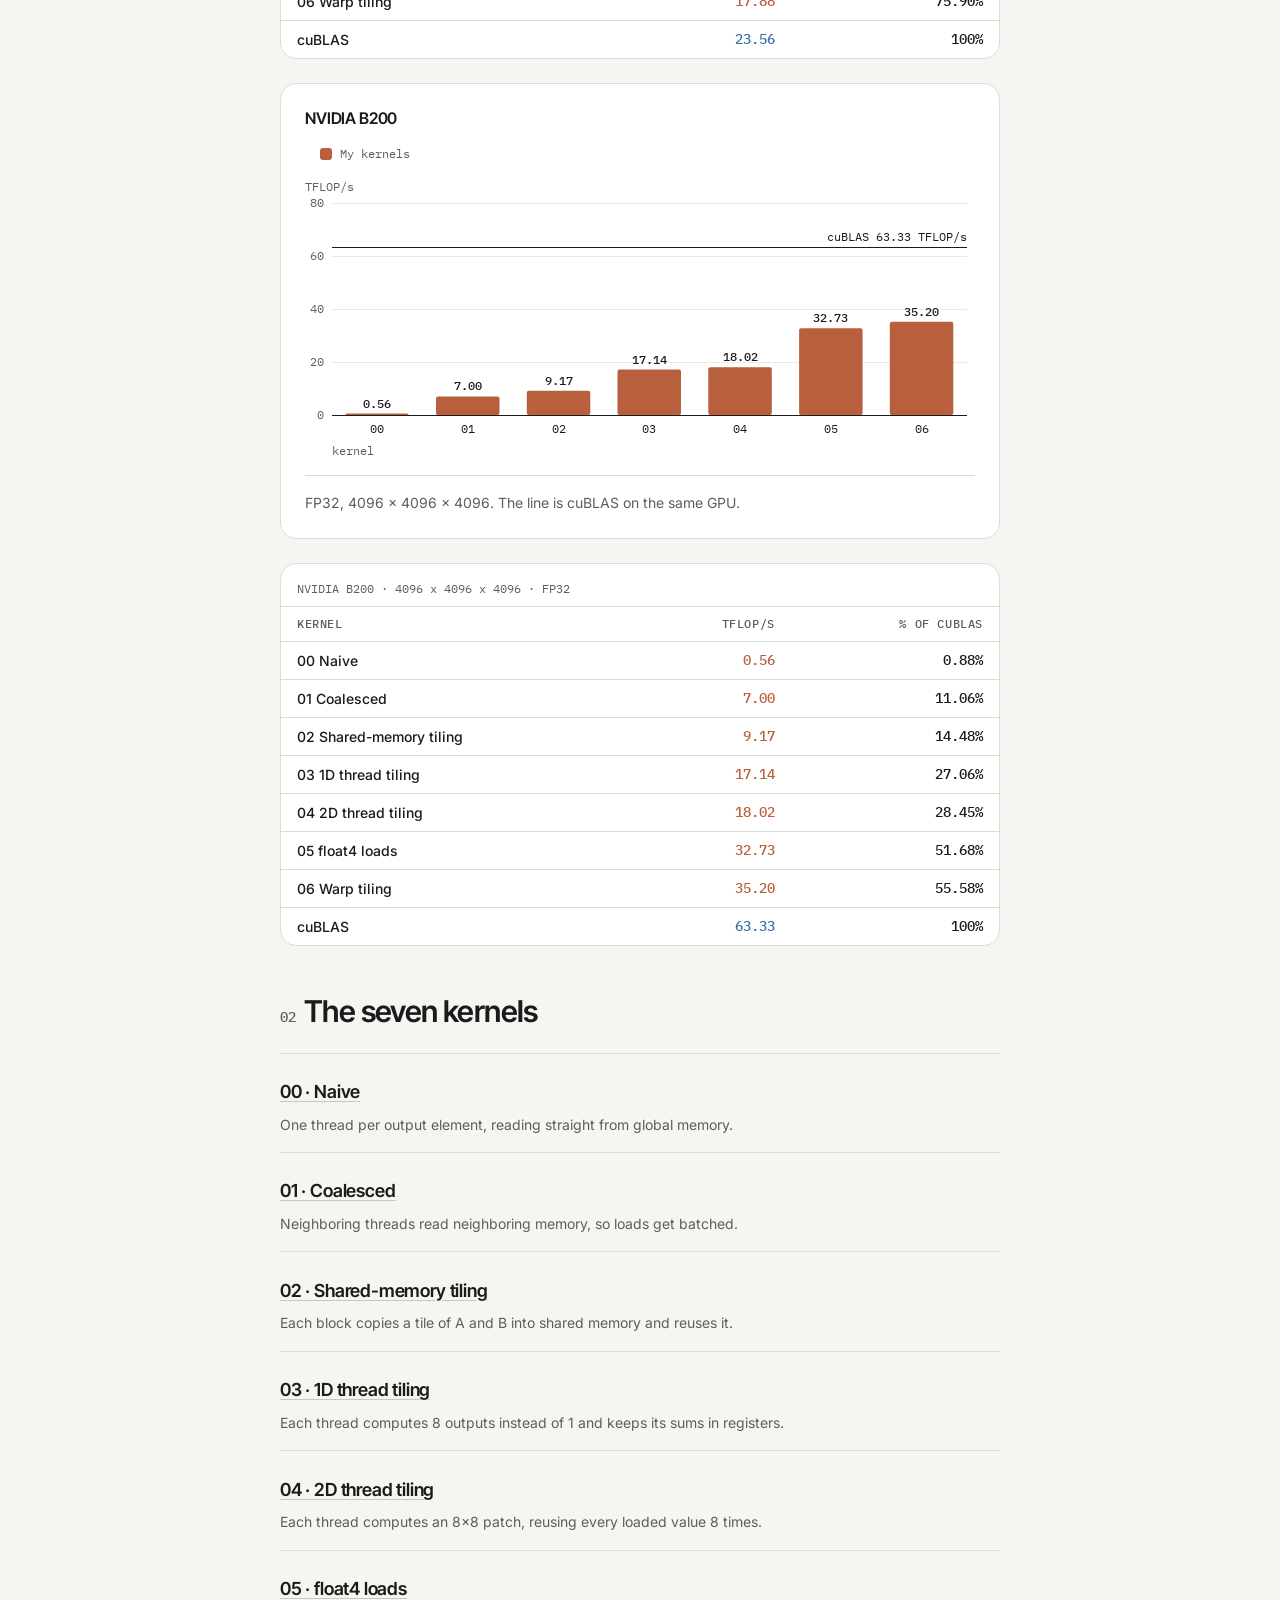
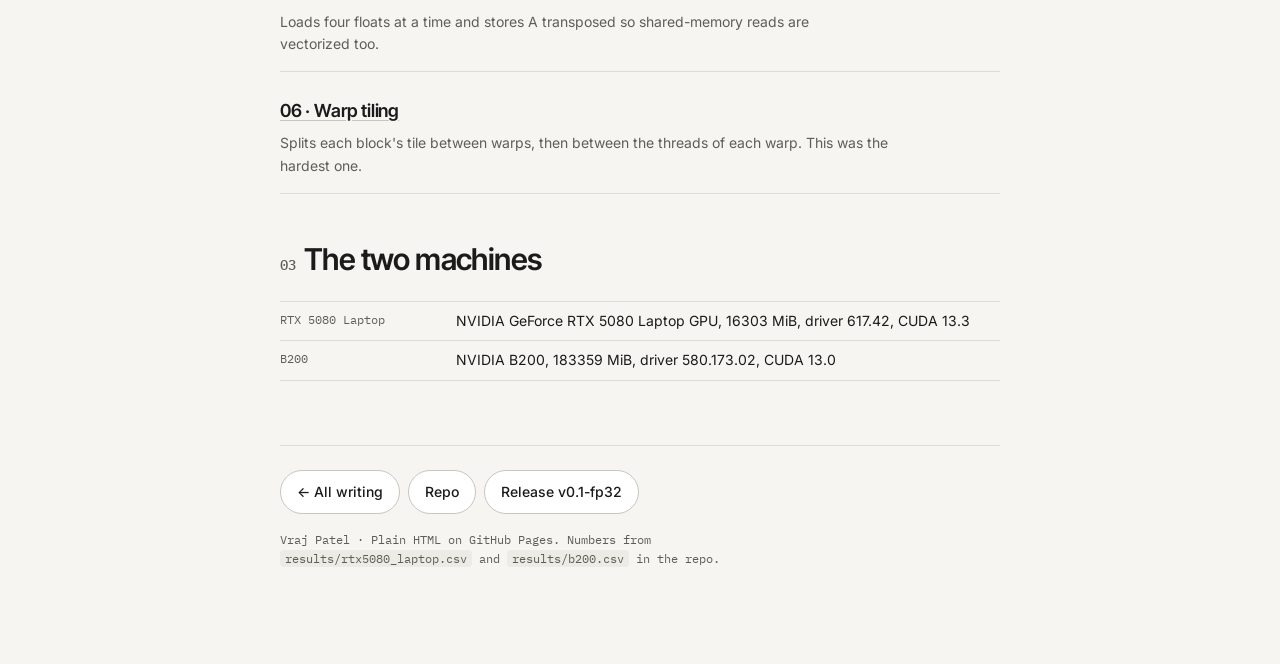
==== commit 8045fefa: "Add kernel pages 01 to 06 and widen the project pop-up Each kernel page has the same structure as ke" ====
--- a/blackwell-gemm/index.html
+++ b/blackwell-gemm/index.html
@@ -101,12 +101,12 @@
     <!-- gemm:kernels -->
     <ol class="g-kernels">
       <li><a href="00-naive/">00 · Naive</a><p>One thread per output element, reading straight from global memory.</p></li>
-      <li><span>01 · Coalesced</span> <small>page coming</small><p>Neighboring threads read neighboring memory, so loads get batched.</p></li>
-      <li><span>02 · Shared-memory tiling</span> <small>page coming</small><p>Each block copies a tile of A and B into shared memory and reuses it.</p></li>
-      <li><span>03 · 1D thread tiling</span> <small>page coming</small><p>Each thread computes 8 outputs instead of 1 and keeps its sums in registers.</p></li>
-      <li><span>04 · 2D thread tiling</span> <small>page coming</small><p>Each thread computes an 8x8 patch, reusing every loaded value 8 times.</p></li>
-      <li><span>05 · float4 loads</span> <small>page coming</small><p>Loads four floats at a time and stores A transposed so shared-memory reads are vectorized too.</p></li>
-      <li><span>06 · Warp tiling</span> <small>page coming</small><p>Splits each block&#x27;s tile between warps, then between the threads of each warp. This was the hardest one.</p></li>
+      <li><a href="01-coalesced/">01 · Coalesced</a><p>Neighboring threads read neighboring memory, so loads get batched.</p></li>
+      <li><a href="02-shared-memory-tiling/">02 · Shared-memory tiling</a><p>Each block copies a tile of A and B into shared memory and reuses it.</p></li>
+      <li><a href="03-1d-thread-tiling/">03 · 1D thread tiling</a><p>Each thread computes 8 outputs instead of 1 and keeps its sums in registers.</p></li>
+      <li><a href="04-2d-thread-tiling/">04 · 2D thread tiling</a><p>Each thread computes an 8x8 patch, reusing every loaded value 8 times.</p></li>
+      <li><a href="05-float4-loads/">05 · float4 loads</a><p>Loads four floats at a time and stores A transposed so shared-memory reads are vectorized too.</p></li>
+      <li><a href="06-warp-tiling/">06 · Warp tiling</a><p>Splits each block&#x27;s tile between warps, then between the threads of each warp. This was the hardest one.</p></li>
     </ol>
     <!-- /gemm:kernels -->
   </section>
--- a/blackwell-gemm/gemm.css
+++ b/blackwell-gemm/gemm.css
@@ -71,7 +71,7 @@
 }
 
 /* the full report */
-.g-sections { display: grid; gap: var(--s-1); }
+.g-sections { display: grid; grid-template-columns: minmax(0, 1fr); gap: var(--s-1); }
 .g-sections .details-body > * + * { margin-top: var(--s-2); }
 .g-metrics th[scope="row"] { font-weight: 400; }
 .post .g-note { max-width: none; font-size: var(--fs-14); line-height: 1.6; overflow-wrap: anywhere; }
